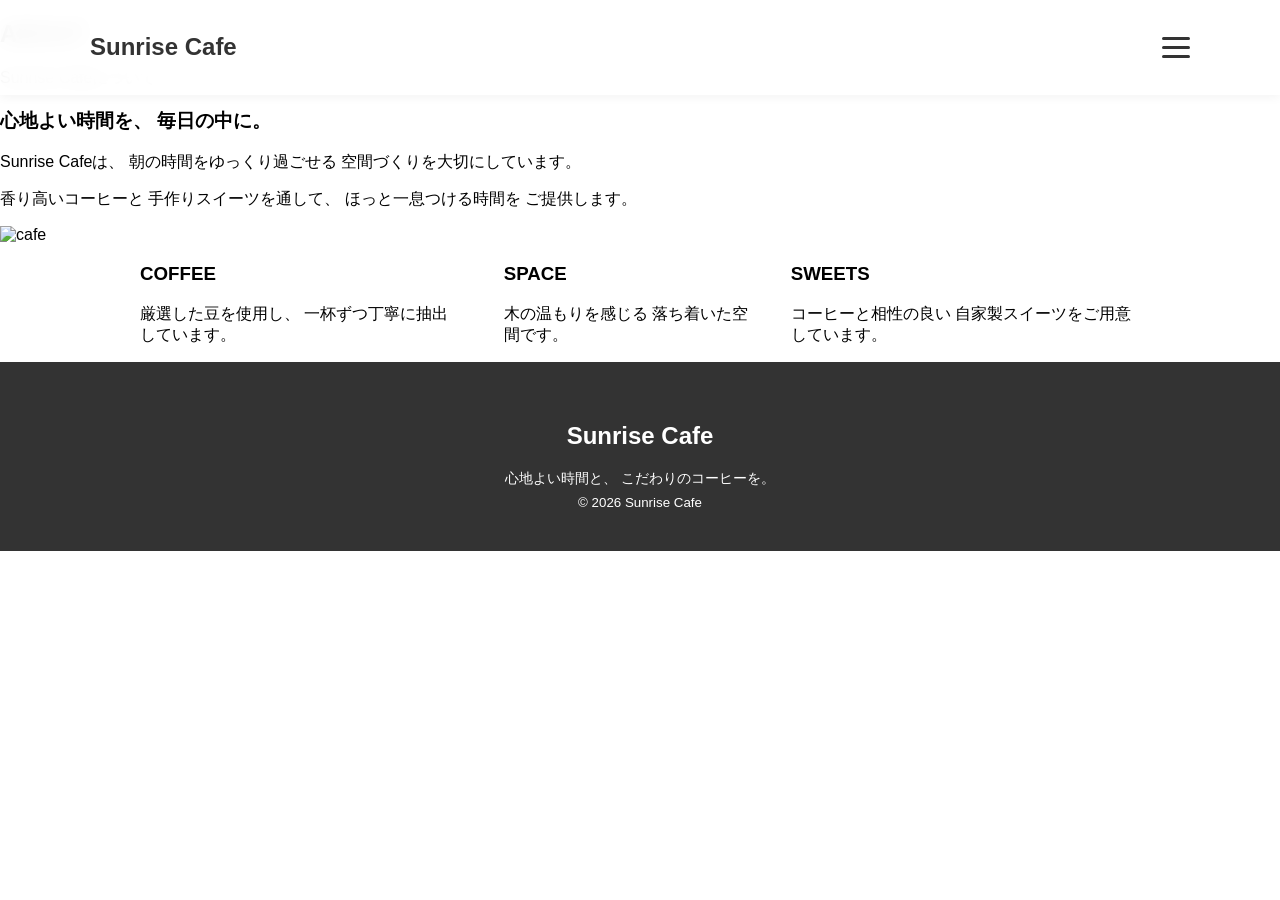
==== about.html @ 08db426d "Create about.html" ====
<!DOCTYPE html>
<html lang="ja">

<head>
  <meta charset="UTF-8">
  <meta name="viewport" content="width=device-width, initial-scale=1.0">

  <title>ABOUT | Sunrise Cafe</title>

  <link rel="stylesheet" href="style.css">
</head>

<body>

  <!-- ヘッダー -->

  <header class="header">

    <div class="header-inner">

      <h1 class="logo">
        <a href="index.html">Sunrise Cafe</a>
      </h1>

      <nav class="nav">
        <ul class="nav-list">
          <li><a href="index.html">HOME</a></li>
          <li><a href="menu.html">MENU</a></li>
          <li><a href="about.html">ABOUT</a></li>
          <li><a href="access.html">ACCESS</a></li>
          <li>
          <a href="https://www.instagram.com/"
             target="_blank"
             rel="noopener noreferrer">
            INSTAGRAM
          </a>
        </li>
        </ul>
      </nav>

      <div class="hamburger" id="hamburger">
        <span></span>
        <span></span>
        <span></span>
      </div>

    </div>

  </header>

  <!-- モバイルメニュー -->

  <div class="mobile-menu" id="mobile-menu">

    <a href="index.html">HOME</a>
    <a href="menu.html">MENU</a>
    <a href="about.html">ABOUT</a>
    <a href="access.html">ACCESS</a>
      <a href="https://www.instagram.com/"
     target="_blank"
     rel="noopener noreferrer">
     INSTAGRAM
  </a>

  </div>

  <!-- ページタイトル -->

  <section class="page-hero">

    <div class="page-hero-inner">

      <h2>ABOUT</h2>

      <p>
        Sunrise Cafeについて
      </p>

    </div>

  </section>

  <!-- ABOUT -->

  <section class="about-section">

    <div class="about-inner">

      <div class="about-text">

        <h3>
          心地よい時間を、
          毎日の中に。
        </h3>

        <p>
          Sunrise Cafeは、
          朝の時間をゆっくり過ごせる
          空間づくりを大切にしています。
        </p>

        <p>
          香り高いコーヒーと
          手作りスイーツを通して、
          ほっと一息つける時間を
          ご提供します。
        </p>

      </div>

      <div class="about-image">

        <img src="images/coffee.jpg" alt="cafe">

      </div>

    </div>

  </section>

  <!-- こだわり -->

  <section class="concept-section">

    <div class="concept-inner">

      <div class="concept-card">

        <h3>COFFEE</h3>

        <p>
          厳選した豆を使用し、
          一杯ずつ丁寧に抽出しています。
        </p>

      </div>

      <div class="concept-card">

        <h3>SPACE</h3>

        <p>
          木の温もりを感じる
          落ち着いた空間です。
        </p>

      </div>

      <div class="concept-card">

        <h3>SWEETS</h3>

        <p>
          コーヒーと相性の良い
          自家製スイーツをご用意しています。
        </p>

      </div>

    </div>

  </section>

  <!-- フッター -->

  <footer class="footer">

    <div class="footer-inner">

      <h2>Sunrise Cafe</h2>

      <p>
        心地よい時間と、
        こだわりのコーヒーを。
      </p>

      <small>
        © 2026 Sunrise Cafe
      </small>

    </div>

  </footer>

  <script src="script.js"></script>

</body>
</html>
---- style.css ----
body{
margin:0;
font-family:sans-serif;
}

/* =========================
   ヘッダー
========================= */

.header{
  position: fixed;
  top: 0;
  left: 0;
  width: 100%;
  background: rgba(255,255,255,0.95);
  backdrop-filter: blur(10px);
  z-index: 1000;
  box-shadow: 0 2px 10px rgba(0,0,0,0.05);
}

.header-inner{
  max-width: 1100px;
  margin: 0 auto;
  padding: 20px;
  display: flex;
  justify-content: space-between;
  align-items: center;
}

.logo a{
  text-decoration: none;
  color: #333;
  font-size: 24px;
  font-weight: bold;
}


/* PCナビ */

.nav{
  display: none;
}

.nav-list{
  display: flex;
  gap: 30px;
  list-style: none;
}

.nav-list a{
  text-decoration: none;
  color: #333;
  font-weight: 500;
  transition: 0.3s;
}

.nav-list a:hover{
  color: #c08457;
}

/* ハンバーガー */

.hamburger{
  display: flex;
  flex-direction: column;
  gap: 6px;
  cursor: pointer;
}

.hamburger span{
  width: 28px;
  height: 3px;
  background: #333;
  border-radius: 10px;
  transition: 0.3s;
}

/* ハンバーガー → × */

.hamburger.active span:nth-child(1){
  transform: rotate(45deg) translate(7px, 6px);
}

.hamburger.active span:nth-child(2){
  opacity: 0;
}

.hamburger.active span:nth-child(3){
  transform: rotate(-45deg) translate(7px, -6px);
}

/* モバイルメニュー */

.mobile-menu{
  position: fixed;
  top: 80px;
  right: -100%;
  width: 250px;
  height: 100vh;
  background: white;
  display: flex;
  flex-direction: column;
  padding: 40px 30px;
  gap: 25px;
  transition: 0.3s;
  z-index: 999;
  box-shadow: -5px 0 20px rgba(0,0,0,0.08);
}

.mobile-menu a{
  text-decoration: none;
  color: #333;
  font-size: 18px;
  font-weight: 500;
}

.mobile-menu.active{
  right: 0;
}

.logo{
font-size:20px;
}

.hero{
height:100vh;
background:url("https://images.unsplash.com/photo-1501339847302-ac426a4a7cbb") center/cover;
display:flex;
align-items:center;
justify-content:center;
text-align:center;
}

.hero-inner{
background:rgba(255,255,255,0.85);
padding:40px;
border-radius:10px;
}

.accent{
color:#8b5e3c;
}

.hero-inner h2{
font-size:40px;
margin-bottom:15px;
}

.hero-inner p{
margin-bottom:20px;
}

.btn{
display:inline-block;
padding:12px 25px;
background:#8b5e3c;
color:white;
text-decoration:none;
border-radius:5px;
}

/* コンセプト */
.concept{
padding:100px 20px;
}

.concept-inner{
max-width:1000px;
margin:0 auto;
display:flex;
gap:40px;
align-items:center;
}

.concept-image img{
width:100%;
height:350px;
object-fit:cover;
border-radius:10px;
}

.concept-image{
flex:1;
}

.concept-text{
flex:1;
}

.concept-text h2{
margin-bottom:20px;
font-size:32px;
}

.concept-text p{
margin-bottom:15px;
line-height:1.7;
}

/* メニュー */
.menu{
background:#f7f3ef;
padding:100px 20px;
}

.menu-inner{
max-width:900px;
margin:0 auto;
text-align:center;
}

.menu h2{
font-size:32px;
margin-bottom:40px;
}

.menu-items{
display:grid;
grid-template-columns:1fr 1fr;
gap:30px;
}

.menu-item{
background:white;
padding:30px;
border-radius:10px;
}

/* ギャラリー */

.gallery{
padding:100px 20px;
}

.gallery-inner{
max-width:1000px;
margin:0 auto;
text-align:center;
}

.gallery h2{
font-size:32px;
margin-bottom:40px;
}

.gallery-grid{
display:grid;
grid-template-columns:repeat(3,1fr);
gap:20px;
}

.gallery-grid img{
width:100%;
height:200px;
object-fit:cover;
border-radius:10px;
}

/* 店舗情報 */
.access{
background:#f7f3ef;
padding:100px 20px;
}

.access-inner{
max-width:700px;
margin:0 auto;
text-align:center;
}

.access h2{
font-size:32px;
margin-bottom:30px;
}

.access p{
margin-bottom:10px;
line-height:1.7;
}

/* フッター */
.footer{
background:#333;
color:white;
padding:40px 20px;
text-align:center;
}

.footer-inner{
max-width:900px;
margin:0 auto;
}

.footer h3{
margin-bottom:10px;
}

.footer p{
margin:5px 0;
font-size:14px;
}

/* レスポンシブ */
@media (max-width:768px){

  /* ヒーロー */
  .hero{
height:auto;
padding:120px 20px;
}

.hero-inner{
padding:20px;
}

.hero-inner h2{
font-size:26px;
line-height:1.3;
}

.hero-inner p{
font-size:14px;
}

.hero-inner{
padding:25px;
}

/* コンセプト */
.concept-inner{
flex-direction:column;
}

.concept-image{
width:100%;
height:220px;
overflow:hidden;
margin-bottom:20px;
}

.concept-text h2{
font-size:26px;
}

.concept-text p{
line-height:1.8;
}

.concept-image img{
width:100%;
height:100%;
object-fit:cover;
}
}
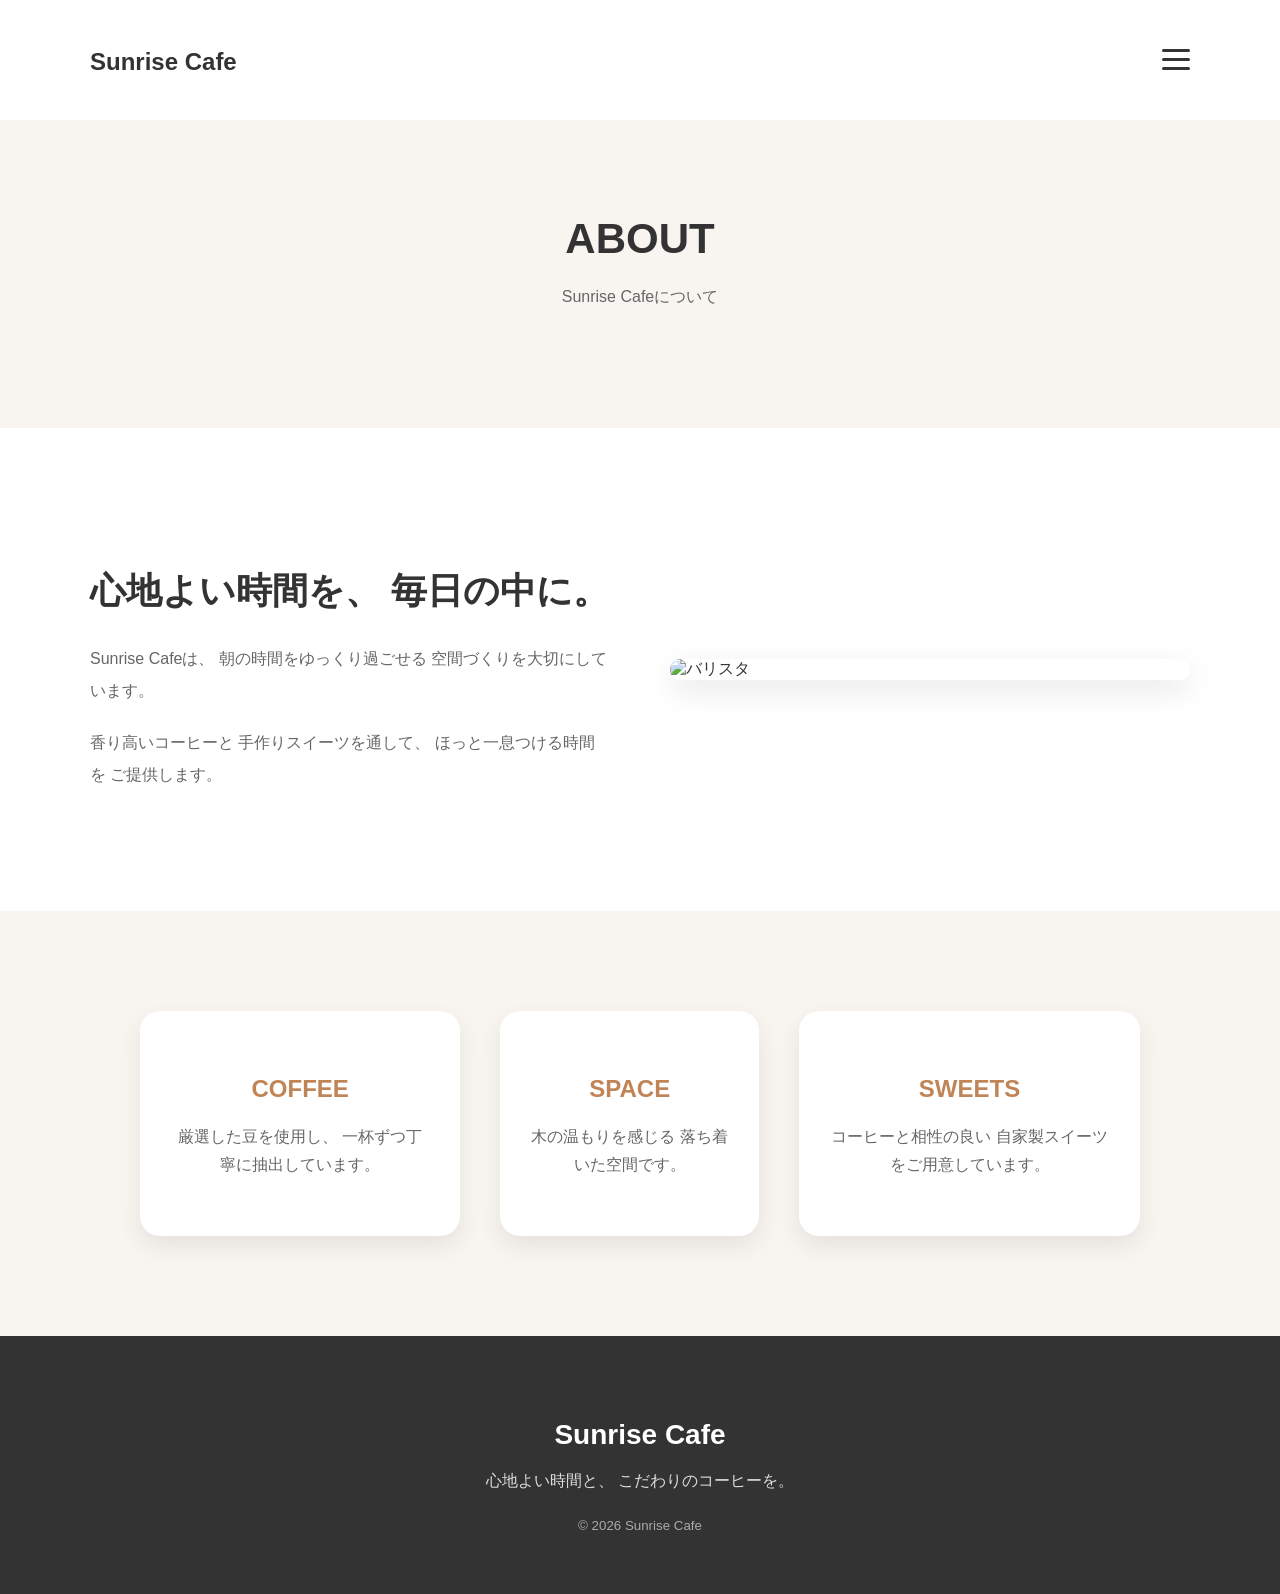
==== commit 9b8f0f40: "Update about.html" ====
--- a/about.html
+++ b/about.html
@@ -110,7 +110,7 @@
 
       <div class="about-image">
 
-        <img src="images/coffee.jpg" alt="cafe">
+        <img src="https://images.unsplash.com/photo-1495474472287-4d71bcdd2085" alt="バリスタ">
 
       </div>
 
--- a/style.css
+++ b/style.css
@@ -1,6 +1,17 @@
+/* =========================
+   共通
+========================= */
+
 body{
-margin:0;
-font-family:sans-serif;
+  margin:0;
+  font-family:sans-serif;
+  color:#333;
+  background:#fff;
+}
+
+img{
+  width:100%;
+  display:block;
 }
 
 /* =========================
@@ -8,347 +19,684 @@
 ========================= */
 
 .header{
-  position: fixed;
-  top: 0;
-  left: 0;
-  width: 100%;
-  background: rgba(255,255,255,0.95);
-  backdrop-filter: blur(10px);
-  z-index: 1000;
-  box-shadow: 0 2px 10px rgba(0,0,0,0.05);
+  position:fixed;
+  top:0;
+  left:0;
+  width:100%;
+  background:rgba(255,255,255,0.95);
+  backdrop-filter:blur(10px);
+  z-index:3000;
 }
 
 .header-inner{
-  max-width: 1100px;
-  margin: 0 auto;
-  padding: 20px;
-  display: flex;
-  justify-content: space-between;
-  align-items: center;
+  max-width:1100px;
+  margin:0 auto;
+  padding:20px;
+  display:flex;
+  justify-content:space-between;
+  align-items:center;
 }
 
 .logo a{
-  text-decoration: none;
-  color: #333;
-  font-size: 24px;
-  font-weight: bold;
-}
-
-
-/* PCナビ */
+  text-decoration:none;
+  color:#333;
+  font-size:24px;
+  font-weight:bold;
+}
+
+/* =========================
+   ナビ
+========================= */
 
 .nav{
-  display: none;
+  display:none;
 }
 
 .nav-list{
-  display: flex;
-  gap: 30px;
-  list-style: none;
+  display:flex;
+  gap:30px;
+  list-style:none;
 }
 
 .nav-list a{
-  text-decoration: none;
-  color: #333;
-  font-weight: 500;
-  transition: 0.3s;
+  text-decoration:none;
+  color:#333;
+  font-weight:500;
+  transition:0.3s;
 }
 
 .nav-list a:hover{
-  color: #c08457;
-}
-
-/* ハンバーガー */
+  color:#c08457;
+}
+
+/* =========================
+   ハンバーガー
+========================= */
 
 .hamburger{
-  display: flex;
-  flex-direction: column;
-  gap: 6px;
-  cursor: pointer;
+  display:flex;
+  flex-direction:column;
+  gap:6px;
+  cursor:pointer;
+  position:relative;
+  z-index:4000;
 }
 
 .hamburger span{
-  width: 28px;
-  height: 3px;
-  background: #333;
-  border-radius: 10px;
-  transition: 0.3s;
-}
-
-/* ハンバーガー → × */
+  width:28px;
+  height:3px;
+  background:#333;
+  border-radius:10px;
+  transition:0.3s;
+}
+
+/* ×アニメーション */
 
 .hamburger.active span:nth-child(1){
-  transform: rotate(45deg) translate(7px, 6px);
+  transform:rotate(45deg) translate(7px, 6px);
 }
 
 .hamburger.active span:nth-child(2){
-  opacity: 0;
+  opacity:0;
 }
 
 .hamburger.active span:nth-child(3){
-  transform: rotate(-45deg) translate(7px, -6px);
-}
-
-/* モバイルメニュー */
+  transform:rotate(-45deg) translate(7px, -6px);
+}
+
+/* =========================
+   モバイルメニュー
+========================= */
 
 .mobile-menu{
-  position: fixed;
-  top: 80px;
-  right: -100%;
-  width: 250px;
-  height: 100vh;
-  background: white;
-  display: flex;
-  flex-direction: column;
-  padding: 40px 30px;
-  gap: 25px;
-  transition: 0.3s;
-  z-index: 999;
-  box-shadow: -5px 0 20px rgba(0,0,0,0.08);
+  position:fixed;
+  top:0;
+  right:-100%;
+  width:180px;
+  height:100vh;
+  background:white;
+  display:flex;
+  flex-direction:column;
+  padding:140px 30px 40px;
+  gap:25px;
+  transition:0.3s;
+  z-index:2000;
+  box-shadow:-5px 0 20px rgba(0,0,0,0.08);
+}
+
+.mobile-menu.active{
+  right:0;
 }
 
 .mobile-menu a{
-  text-decoration: none;
-  color: #333;
-  font-size: 18px;
-  font-weight: 500;
-}
-
-.mobile-menu.active{
-  right: 0;
-}
-
-.logo{
-font-size:20px;
-}
+  text-decoration:none;
+  color:#333;
+  font-size:18px;
+  font-weight:500;
+}
+
+/* =========================
+   HOME ヒーロー
+========================= */
 
 .hero{
-height:100vh;
-background:url("https://images.unsplash.com/photo-1501339847302-ac426a4a7cbb") center/cover;
-display:flex;
-align-items:center;
-justify-content:center;
-text-align:center;
+  height:100vh;
+  background:url("https://images.unsplash.com/photo-1501339847302-ac426a4a7cbb") center/cover;
+  display:flex;
+  align-items:center;
+  justify-content:center;
+  text-align:center;
+  padding-top:100px;
+  box-sizing:border-box;
 }
 
 .hero-inner{
-background:rgba(255,255,255,0.85);
-padding:40px;
-border-radius:10px;
+  background:rgba(255,255,255,0.85);
+  padding:40px;
+  border-radius:10px;
 }
 
 .accent{
-color:#8b5e3c;
+  color:#8b5e3c;
 }
 
 .hero-inner h2{
-font-size:40px;
-margin-bottom:15px;
+  font-size:40px;
+  margin-bottom:15px;
 }
 
 .hero-inner p{
-margin-bottom:20px;
+  margin-bottom:20px;
+  line-height:1.8;
 }
 
 .btn{
-display:inline-block;
-padding:12px 25px;
-background:#8b5e3c;
-color:white;
-text-decoration:none;
-border-radius:5px;
-}
-
-/* コンセプト */
+  display:inline-block;
+  padding:12px 25px;
+  background:#8b5e3c;
+  color:white;
+  text-decoration:none;
+  border-radius:5px;
+  transition:0.3s;
+}
+
+.btn:hover{
+  opacity:0.9;
+}
+
+/* =========================
+   HOME コンセプト
+========================= */
+
 .concept{
-padding:100px 20px;
+  padding:100px 20px;
 }
 
 .concept-inner{
-max-width:1000px;
-margin:0 auto;
-display:flex;
-gap:40px;
-align-items:center;
+  max-width:1000px;
+  margin:0 auto;
+  display:flex;
+  gap:40px;
+  align-items:center;
+}
+
+.concept-image{
+  flex:1;
 }
 
 .concept-image img{
-width:100%;
-height:350px;
-object-fit:cover;
-border-radius:10px;
-}
-
-.concept-image{
-flex:1;
+  height:350px;
+  object-fit:cover;
+  border-radius:10px;
 }
 
 .concept-text{
-flex:1;
+  flex:1;
 }
 
 .concept-text h2{
-margin-bottom:20px;
-font-size:32px;
+  font-size:32px;
+  margin-bottom:20px;
 }
 
 .concept-text p{
-margin-bottom:15px;
-line-height:1.7;
-}
-
-/* メニュー */
+  margin-bottom:15px;
+  line-height:1.8;
+}
+
+/* =========================
+   HOME MENU
+========================= */
+
 .menu{
-background:#f7f3ef;
-padding:100px 20px;
+  background:#f7f3ef;
+  padding:100px 20px;
 }
 
 .menu-inner{
-max-width:900px;
-margin:0 auto;
-text-align:center;
+  max-width:1100px;
+  margin:0 auto;
+  text-align:center;
 }
 
 .menu h2{
-font-size:32px;
-margin-bottom:40px;
+  font-size:42px;
+  margin-bottom:50px;
 }
 
 .menu-items{
-display:grid;
-grid-template-columns:1fr 1fr;
-gap:30px;
+  display:grid;
+  grid-template-columns:repeat(2, 1fr);
+  gap:30px;
 }
 
 .menu-item{
-background:white;
-padding:30px;
-border-radius:10px;
-}
-
-/* ギャラリー */
+  background:white;
+  border-radius:20px;
+  overflow:hidden;
+  box-shadow:0 10px 25px rgba(0,0,0,0.08);
+  transition:0.3s;
+}
+
+.menu-item:hover{
+  transform:translateY(-5px);
+  box-shadow:0 18px 35px rgba(0,0,0,0.12);
+}
+
+.menu-item img{
+  width:100%;
+  height:250px;
+  object-fit:cover;
+}
+
+.menu-item h3{
+  margin:25px 0 10px;
+  font-size:28px;
+}
+
+.menu-item p{
+  margin-bottom:25px;
+  color:#c08457;
+  font-weight:bold;
+  font-size:24px;
+}
+
+@media(max-width:768px){
+
+  .menu-items{
+    grid-template-columns:1fr;
+  }
+
+  .menu-item img{
+    height:220px;
+  }
+
+}
+
+/* =========================
+   ギャラリー
+========================= */
 
 .gallery{
-padding:100px 20px;
+  padding:100px 20px;
 }
 
 .gallery-inner{
-max-width:1000px;
-margin:0 auto;
-text-align:center;
+  max-width:1000px;
+  margin:0 auto;
+  text-align:center;
 }
 
 .gallery h2{
-font-size:32px;
-margin-bottom:40px;
+  font-size:32px;
+  margin-bottom:40px;
 }
 
 .gallery-grid{
-display:grid;
-grid-template-columns:repeat(3,1fr);
-gap:20px;
+  display:grid;
+  grid-template-columns:repeat(3,1fr);
+  gap:20px;
 }
 
 .gallery-grid img{
-width:100%;
-height:200px;
-object-fit:cover;
-border-radius:10px;
-}
-
-/* 店舗情報 */
+  height:200px;
+  object-fit:cover;
+  border-radius:10px;
+}
+
+/* =========================
+   ACCESS
+========================= */
+
 .access{
-background:#f7f3ef;
-padding:100px 20px;
+  background:#f7f3ef;
+  padding:100px 20px;
 }
 
 .access-inner{
-max-width:700px;
-margin:0 auto;
-text-align:center;
+  max-width:700px;
+  margin:0 auto;
+  text-align:center;
 }
 
 .access h2{
-font-size:32px;
-margin-bottom:30px;
+  font-size:32px;
+  margin-bottom:30px;
 }
 
 .access p{
-margin-bottom:10px;
-line-height:1.7;
-}
-
-/* フッター */
+  margin-bottom:10px;
+  line-height:1.8;
+}
+
+/* =========================
+   PAGE HERO
+========================= */
+
+.page-hero{
+  padding:180px 20px 100px;
+  background:#f8f5f1;
+  text-align:center;
+}
+
+.page-hero-inner{
+  max-width:800px;
+  margin:0 auto;
+}
+
+.page-hero h2{
+  font-size:42px;
+  margin-bottom:20px;
+}
+
+.page-hero p{
+  color:#666;
+  line-height:1.8;
+}
+
+/* =========================
+   MENUページ
+========================= */
+
+.menu-section{
+  padding:100px 20px;
+}
+
+.menu-grid{
+  max-width:1100px;
+  margin:0 auto;
+  display:grid;
+  grid-template-columns:repeat(3,1fr);
+  gap:30px;
+}
+
+.menu-category{
+  text-align:center;
+  font-size:32px;
+  margin:60px 0 30px;
+}
+
+.menu-card{
+  background:white;
+  border-radius:15px;
+  overflow:hidden;
+  box-shadow:0 10px 25px rgba(0,0,0,0.08);
+  transition:0.3s;
+}
+
+.menu-card:hover{
+  transform:translateY(-5px);
+  box-shadow:0 18px 35px rgba(0,0,0,0.12);
+}
+
+.menu-card img{
+  height:250px;
+  object-fit:cover;
+}
+
+.menu-card h3{
+  font-size:22px;
+  margin:20px 20px 10px;
+}
+
+.menu-card p{
+  margin:0 20px 20px;
+  line-height:1.7;
+  color:#666;
+}
+
+.menu-card span{
+  display:block;
+  margin:0 20px 25px;
+  color:#c08457;
+  font-weight:bold;
+  font-size:18px;
+}
+
+/* =========================
+   ABOUTページ
+========================= */
+
+.about-section{
+  padding:100px 20px;
+}
+
+.about-inner{
+  max-width:1100px;
+  margin:0 auto;
+  display:flex;
+  align-items:center;
+  gap:60px;
+}
+
+.about-text{
+  flex:1;
+}
+
+.about-text h3{
+  font-size:36px;
+  line-height:1.5;
+  margin-bottom:25px;
+}
+
+.about-text p{
+  line-height:2;
+  margin-bottom:20px;
+  color:#666;
+}
+
+.about-image{
+  flex:1;
+}
+
+.about-image img{
+  border-radius:20px;
+  object-fit:cover;
+  box-shadow:0 10px 30px rgba(0,0,0,0.1);
+}
+
+/* こだわり */
+
+.concept-section{
+  padding:100px 20px;
+  background:#f8f5f1;
+}
+
+.about-concept-inner{
+  max-width:1100px;
+  margin:0 auto;
+  display:grid;
+  grid-template-columns:repeat(3,1fr);
+  gap:30px;
+}
+
+.concept-card{
+  background:white;
+  padding:40px 30px;
+  border-radius:20px;
+  text-align:center;
+  box-shadow:0 10px 25px rgba(0,0,0,0.08);
+  transition:0.3s;
+}
+
+.concept-card:hover{
+  transform:translateY(-5px);
+}
+
+.concept-card h3{
+  font-size:24px;
+  margin-bottom:20px;
+  color:#c08457;
+}
+
+.concept-card p{
+  line-height:1.8;
+  color:#666;
+}
+
+/* =========================
+   フッター
+========================= */
+
 .footer{
-background:#333;
-color:white;
-padding:40px 20px;
-text-align:center;
+  background:#333;
+  color:white;
+  padding:60px 20px;
+  text-align:center;
 }
 
 .footer-inner{
-max-width:900px;
-margin:0 auto;
-}
-
-.footer h3{
-margin-bottom:10px;
+  max-width:1000px;
+  margin:0 auto;
+}
+
+.footer h2{
+  margin-bottom:15px;
+  font-size:28px;
 }
 
 .footer p{
-margin:5px 0;
-font-size:14px;
-}
-
-/* レスポンシブ */
-@media (max-width:768px){
-
-  /* ヒーロー */
+  margin-bottom:20px;
+  line-height:1.8;
+  color:#ddd;
+}
+
+.footer small{
+  color:#aaa;
+}
+
+/* =========================
+   レスポンシブ
+========================= */
+
+@media(max-width:768px){
+
   .hero{
-height:auto;
-padding:120px 20px;
-}
-
-.hero-inner{
-padding:20px;
-}
-
-.hero-inner h2{
-font-size:26px;
-line-height:1.3;
-}
-
-.hero-inner p{
-font-size:14px;
-}
-
-.hero-inner{
-padding:25px;
-}
-
-/* コンセプト */
-.concept-inner{
-flex-direction:column;
-}
-
-.concept-image{
-width:100%;
-height:220px;
-overflow:hidden;
-margin-bottom:20px;
-}
-
-.concept-text h2{
-font-size:26px;
-}
-
-.concept-text p{
-line-height:1.8;
-}
-
-.concept-image img{
-width:100%;
-height:100%;
-object-fit:cover;
-}
-}
+    height:auto;
+    padding:120px 20px;
+  }
+
+  .hero-inner{
+    padding:25px;
+  }
+
+  .hero-inner h2{
+    font-size:26px;
+    line-height:1.3;
+  }
+
+  .hero-inner p{
+    font-size:14px;
+  }
+
+  .concept-inner{
+    flex-direction:column;
+  }
+
+  .concept-image{
+    width:100%;
+    height:220px;
+    overflow:hidden;
+    margin-bottom:20px;
+  }
+
+  .concept-image img{
+    width:100%;
+    height:100%;
+  }
+
+  .concept-text h2{
+    font-size:26px;
+  }
+
+  .gallery-grid{
+    grid-template-columns:1fr;
+  }
+
+  .menu-items{
+    grid-template-columns:1fr;
+  }
+
+  .page-hero{
+    padding:140px 20px 80px;
+  }
+
+  .page-hero h2{
+    font-size:32px;
+  }
+
+  .menu-grid{
+    grid-template-columns:1fr;
+  }
+
+  .about-inner{
+    flex-direction:column;
+  }
+
+  .about-text h3{
+    font-size:30px;
+  }
+
+  .about-concept-inner{
+    grid-template-columns:1fr;
+  }
+
+}
+
+/* =========================
+   ACCESSページ
+========================= */
+
+.access-page{
+  padding:100px 20px;
+  background:#fff;
+}
+
+.access-page-inner{
+  max-width:1100px;
+  margin:0 auto;
+  display:flex;
+  gap:50px;
+  align-items:center;
+}
+
+/* MAP */
+
+.access-map{
+  flex:1;
+}
+
+.access-map iframe{
+  width:100%;
+  height:450px;
+  border:none;
+  border-radius:20px;
+  box-shadow:0 10px 30px rgba(0,0,0,0.1);
+}
+
+/* INFO */
+
+.access-info{
+  flex:1;
+}
+
+.access-info h3{
+  font-size:36px;
+  margin-bottom:30px;
+  color:#333;
+}
+
+.access-info p{
+  margin-bottom:18px;
+  line-height:1.8;
+  color:#666;
+  font-size:16px;
+}
+
+/* =========================
+   レスポンシブ
+========================= */
+
+@media(max-width:768px){
+
+  .access-page-inner{
+    flex-direction:column;
+  }
+
+  .access-map iframe{
+    height:300px;
+  }
+
+  .access-info h3{
+    font-size:30px;
+  }
+
+}
+
+@media(max-width:768px){
+
+  .hero{
+    padding-top:120px;
+  }
+
+}
